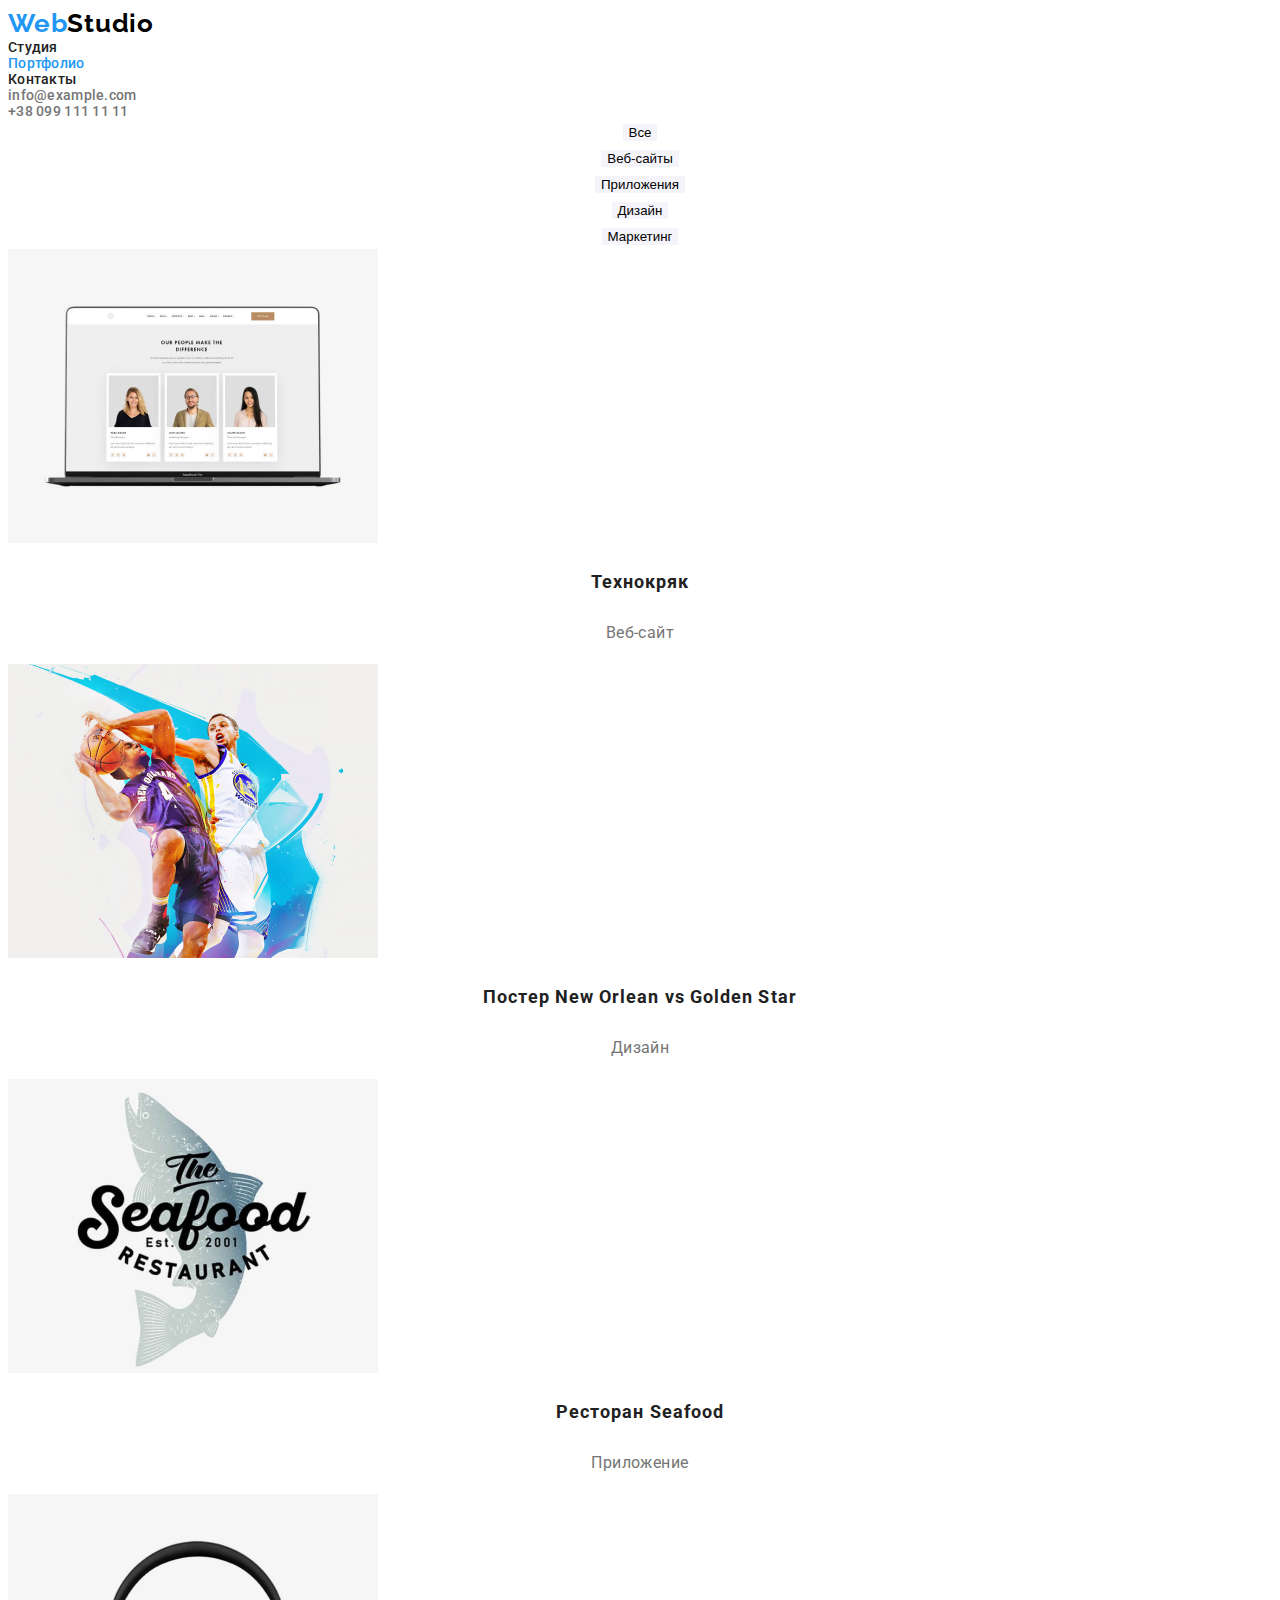
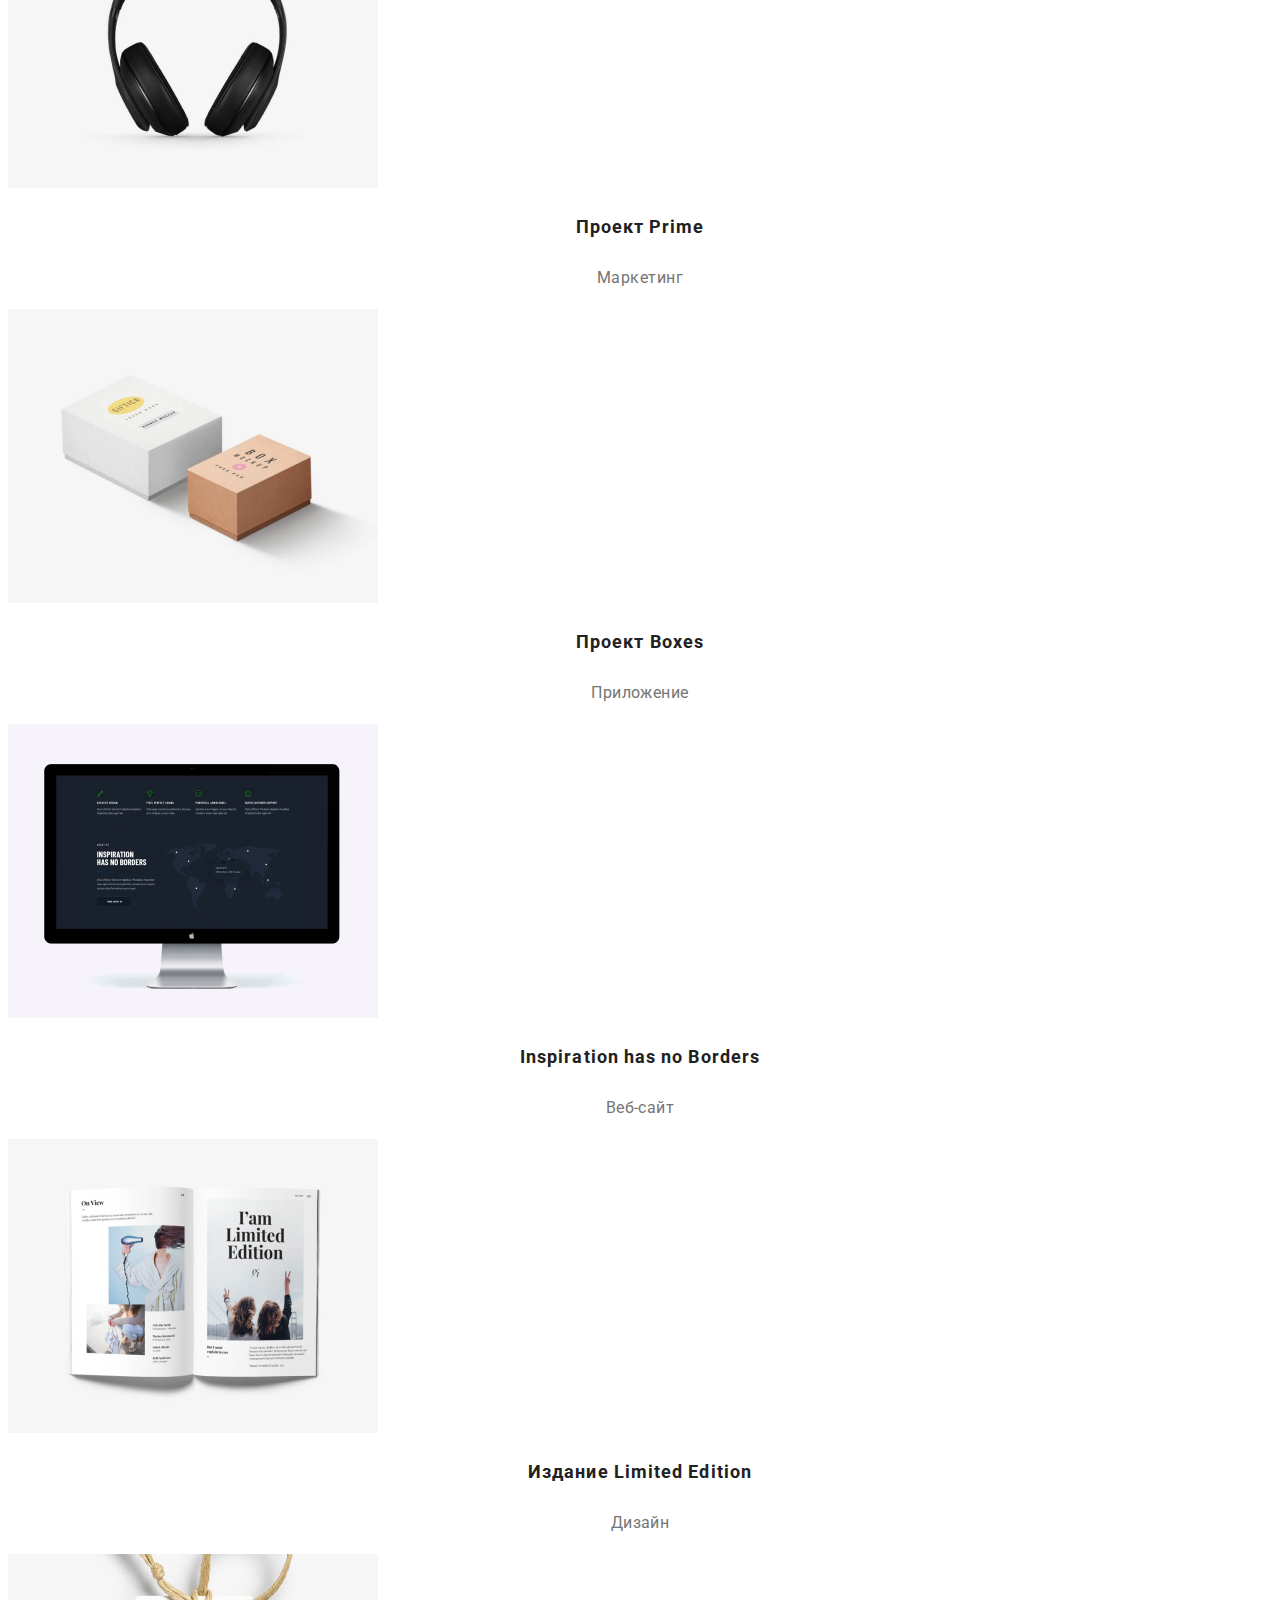
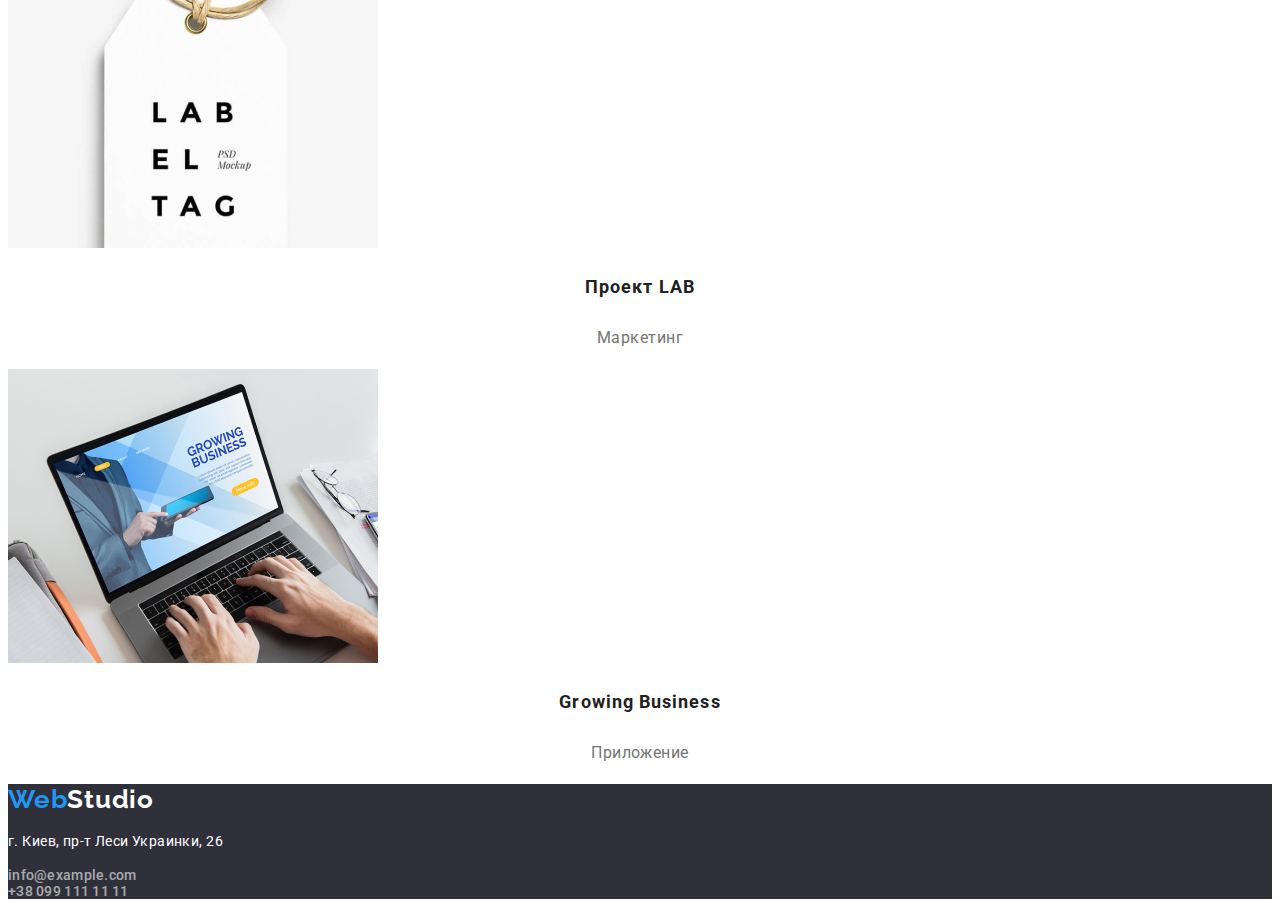
==== portfolio.html @ 3ac33527 "Добавление файлов" ====
<!DOCTYPE html>
<html lang="ru">
  <head>
    <meta charset="UTF-8">
    <meta http-equiv="X-UA-Compatible" content="IE=edge">
    <meta name="viewport" content="width=device-width, initial-scale=1.0">
    <title>WebStudio</title>
    <link rel="preconnect" href="https://fonts.googleapis.com">
    <link rel="preconnect" href="https://fonts.gstatic.com" crossorigin>
    <link href="https://fonts.googleapis.com/css2?family=Raleway:wght@700&family=Roboto:wght@400;500;700;900&display=swap" rel="stylesheet">
    <link rel="stylesheet" href="./css/style.css"/>
  </head>
  <body>
    <!--Шапка сайта-->
    <header>
      <!-- навигация -->
      <a  href="index.html" class="logo">Web<span class="logo-span">Studio</span></a>
      <nav>
        <ul class="nav-list">
          <li class="nav-item"><a class="nav-link" href="index.html">Студия</a></li>
          <li class="nav-item"><a class="nav-link portfolio" href="portfolio.html">Портфолио</a></li>
          <li class="nav-item"><a class="nav-link" href="">Контакты</a></li>
        </ul>
      </nav>
      <ul>
        <li><a class="header-mail" href="mailto:info@example.com">info@example.com</a></li>
        <li><a class="header-tel" href="tel:+380991111111">+38 099 111 11 11</a></li>
      </ul>
    </header>
    <main>
      <section class="filter-and-project">
        <ul class="filter-list">
          <li class="filter-item">
            <button type="button" class="filter-button">Все</button>
          </li>
          <li class="filter-item">
            <button type="button" class="filter-button">Веб-сайты</button>
          </li>
          <li class="filter-item">
            <button type="button" class="filter-button">Приложения</button>
          </li>
          <li class="filter-item">
            <button type="button" class="filter-button">Дизайн</button>
          </li>
          <li class="filter-item">
            <button type="button" class="filter-button">Маркетинг</button>
          </li>
        </ul>
        <h2 class="our-projects">Наши проекты</h2>
        <ul class="project-list">
          <li>
            <a href="">
              <img src="foto/technocrack.jpg" alt="технокряк" class="project-img" width="370">
              <h3 class="project-title">Технокряк</h3>
              <p class="project-text">Веб-сайт</p>
            </a>
          </li>
          <li>
            <a href="">
              <img src="foto/poster-new-orlean.jpg" alt="постер" class="project-img" width="370">
              <h3 class="project-title">Постер New Orlean vs Golden Star</h3>
              <p class="project-text">Дизайн</p>
            </a>
          </li>
          <li>
            <a href="">
              <img src="foto/restaurant.jpg" alt="ресторан морская еда" class="project-img" width="370">
              <h3 class="project-title">Ресторан Seafood</h3>
              <p class="project-text">Приложение</p>
            </a>
          </li>
          <li>
            <a href="">
              <img src="foto/project-prime.jpg" alt="проект основной" class="project-img" width="370">
              <h3 class="project-title">Проект Prime</h3>
              <p class="project-text">Маркетинг</p>
            </a>
          </li>
          <li>
            <a href="">
              <img src="foto/project-boxes.jpg" alt="проект ящики" class="project-img" width="370">
              <h3 class="project-title">Проект Boxes</h3>
              <p class="project-text">Приложение</p>
            </a>
          </li>
          <li>
            <a href="">
              <img src="foto/inspiration-has-no-borders.jpg" alt="вдохновение не имеет границ" class="project-img" width="370">
              <h3 class="project-title">Inspiration has no Borders</h3>
              <p class="project-text">Веб-сайт</p>
            </a>
          </li>
          <li>
            <a href="">
              <img src="foto/publication-limited-edition.jpg" alt="" class="project-img" width="370">
              <h3 class="project-title">Издание Limited Edition</h3>
              <p class="project-text">Дизайн</p>
            </a>
          </li>
          <li>
            <a href="">
              <img src="foto/project-LAB.jpg" alt="" class="project-img" width="370">
              <h3 class="project-title">Проект LAB</h3>
              <p class="project-text">Маркетинг</p>
            </a>
          </li>
          <li>
            <a href="">
              <img src="foto/growing-business.jpg" alt="" class="project-img" width="370">
              <h3 class="project-title">Growing Business</h3>
              <p class="project-text">Приложение</p>
            </a>
          </li>
        </ul>
      </section>
    </main>
    <footer>
      <a href="" class="logo">Web<span class="footer-logo">Studio</span></a>
      <address>
        <p class="address-text">г. Киев, пр-т Леси Украинки, 26</p>
        <ul>
          <li><a class="footer-mail" href="mailto:info@example.com">info@example.com</a></li>
          <li><a class="footer-tel" href="tel:+380991111111">+38 099 111 11 11</a></li>
        </ul>
      </address>
    </footer>
  </body>
</html>
---- css/style.css ----
*,
*::before,
*::after {
  box-sizing: border-box;
}

:root{
  --master-color: #2196F3;
  --text-color: #212121;
  --paragraph-color: #757575;
}

body {
  font-family: 'Roboto', sans-serif; 
  font-style: normal;
  font-weight: 500;
  font-size: 14px;
  line-height: 16px;
  letter-spacing: 0.02em;
}

a {
  text-decoration: none;
  font-style: normal;
}

ul {
  list-style: none;
  margin: 0;
  padding: 0;
}

header ul a:hover{
  color: var(--master-color);
  cursor: poiter;
}

header ul a:focus{
  color: var(--master-color);
}

footer {
  background-color: #2F303A;
}

.logo{
  font-family: 'Raleway', sans-serif;
  font-style: normal;
  font-weight: 700;
  font-size: 26px;
  line-height: 31px;
  letter-spacing: 0.03em;
  color: var(--master-color);
}

.logo-span{
  color: #000;
}

.nav-link{
  font-weight: 500;
  font-size: 14px;
  line-height: 16px;
  letter-spacing: 0.02em;
  color: var(--text-color);
}

.studio{
  color: var(--master-color);
}

.portfolio{
  color: var(--master-color);
}

.header-mail, .header-tel{
  color: var(--paragraph-color);
}

.effective-solutions{
  background-color: #2F303A;;
  text-align: center;
  letter-spacing: 0.06em;
}

.effective-solutions-title {
  font-weight: 900;
  font-size: 44px;
  line-height: 60px;
  text-transform: uppercase;
  color: #fff;
}

.effective-solutions-button:hover{
  background-color: #188CE8;
}

.effective-solutions-button:focus{
  background-color: #188CE8;
}

.effective-solutions-button{
  background-color: var(--master-color);
  font-weight: bold;
  font-size: 16px;
  line-height: 30px;
  color: #fff;
}

.advantage-heading{
  display: none;
}

.advantage-item-title{
  font-weight: bold;
  font-size: 14px;
  line-height: 16px;
  letter-spacing: 0.03em;
  text-transform: uppercase;
  color: var(--text-color);
}

.advantage-item-text{
  font-weight: normal;
  font-size: 14px;
  line-height: 24px;
  letter-spacing: 0.03em;
  color: var(--paragraph-color);
}

.opportunities-title{
  font-weight: bold;
  font-size: 36px;
  line-height: 42px;
  text-align: center;
  letter-spacing: 0.03em;
  color: var(--text-color);
}

.team{
  background-color:#F5F4FA
}

.team-title{
  font-weight: bold;
  font-size: 36px;
  line-height: 42px;
  text-align: center;
  letter-spacing: 0.03em;
  color: var(--text-color);
}

.team-item-sudtitle{
  font-weight: 500;
  font-size: 16px;
  line-height: 19px;
  text-align: center;
  letter-spacing: 0.03em;
  color: var(--text-color);
}

.team-item-text{
  font-weight: normal;
  font-size: 16px;
  line-height: 19px;
  text-align: center;
  letter-spacing: 0.03em;
  color: var(--paragraph-color);
}

.footer-logo{
  color: #fff;
}

.footer-mail, .footer-tel{
  color: rgba(255, 255, 255, 0.6);
}

.address-text {
  font-style: normal;
  font-weight: normal;
  font-size: 14px;
  line-height: 24px;
  letter-spacing: 0.03em;
  color: #fff;
}

.filter-item{
  font-weight: 500;
  font-size: 16px;
  line-height: 26px;
  text-align: center;
  letter-spacing: 0.03em;
}

.filter-button{
  border: none;
  background-color: #F5F4FA;
}

.filter-button:hover{
  background-color: var(--master-color);
  color: #fff;
}

.filter-button:focus{
  background-color: var(--master-color);
  color: #fff;
}


.our-projects{
  display: none;
}

.project-title{
  font-weight: bold;
  font-size: 18px;
  line-height: 36px;
  letter-spacing: 0.06em;
  text-align: center;
  color: var(--text-color);
}

.project-text{
  font-weight: normal;
  font-size: 16px;
  line-height: 30px;
  letter-spacing: 0.03em;
  text-align: center;
  color: var(--paragraph-color);
}
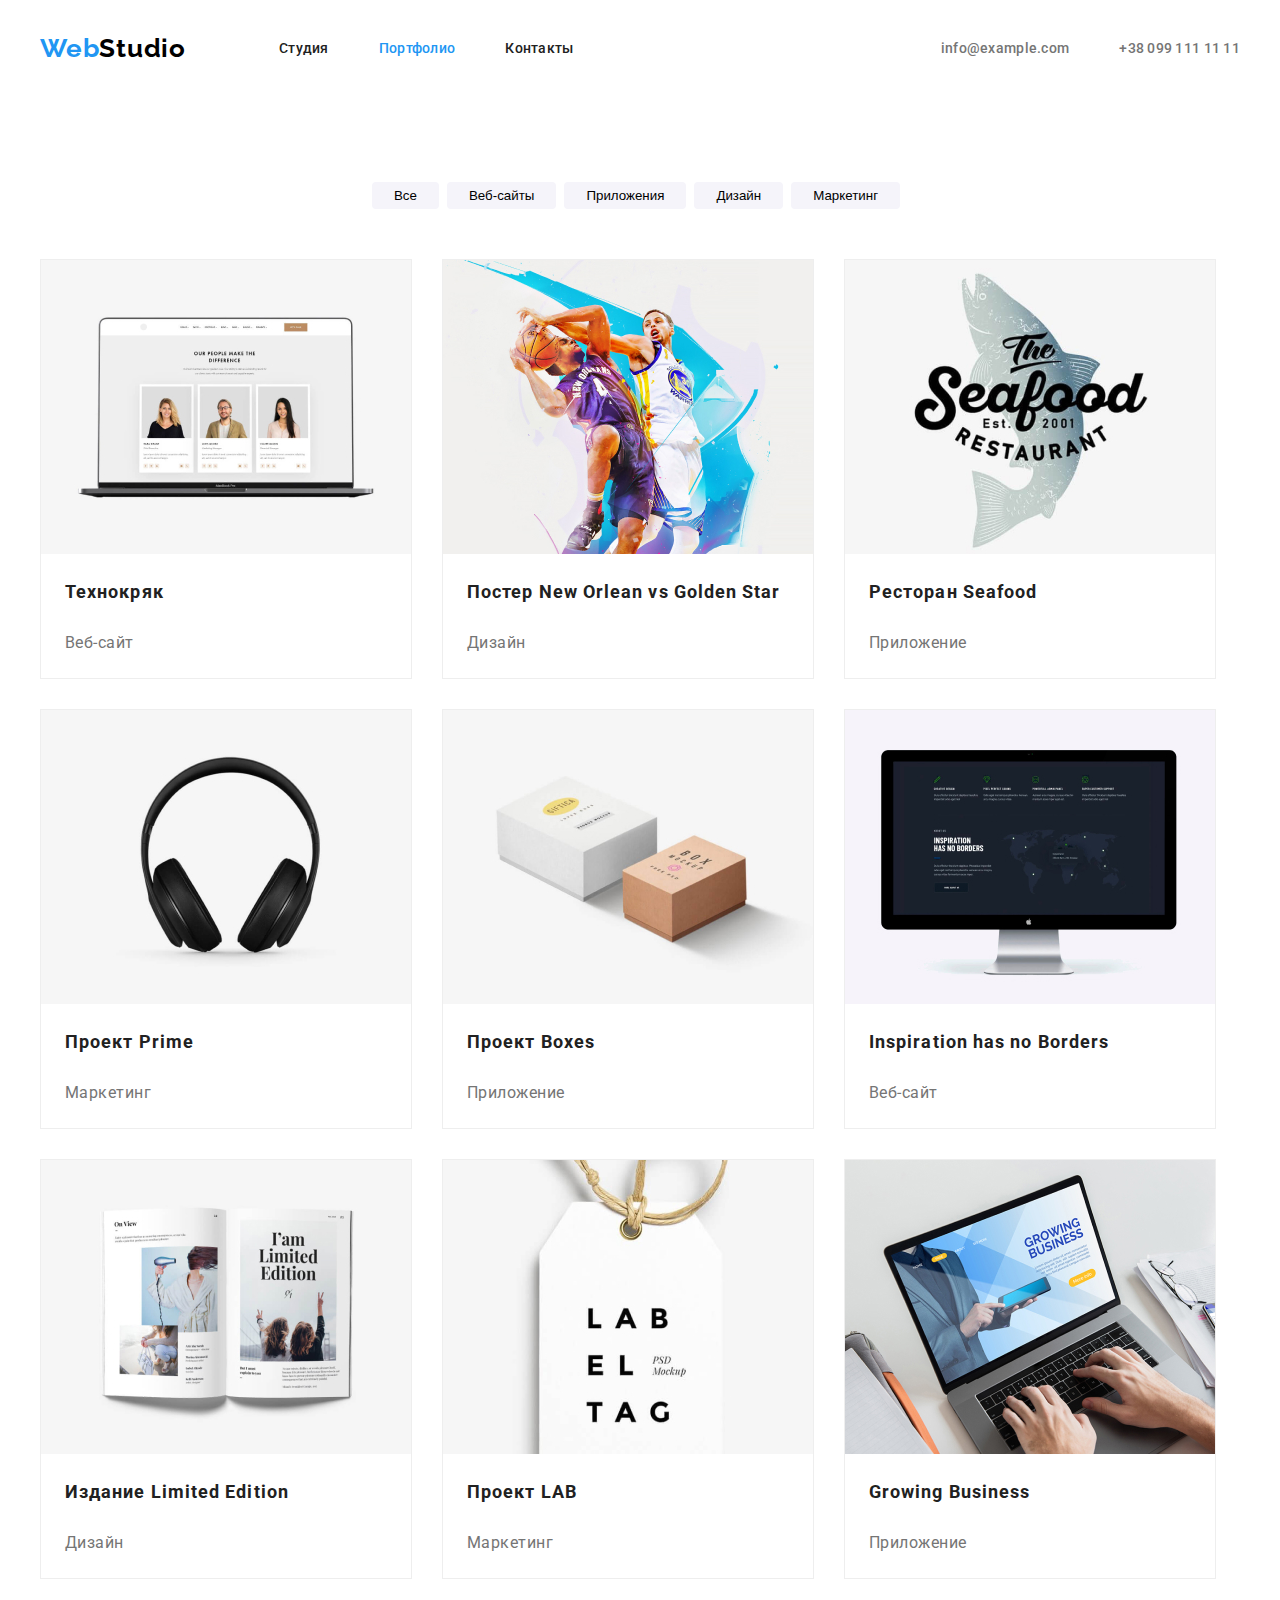
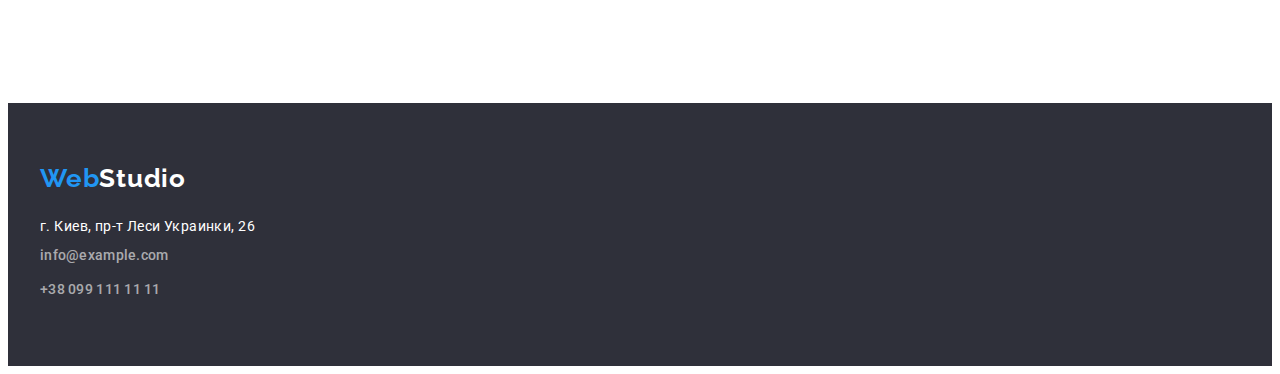
==== commit 35b76add: "Полное ДЗ-3" ====
--- a/portfolio.html
+++ b/portfolio.html
@@ -14,115 +14,144 @@
     <!--Шапка сайта-->
     <header>
       <!-- навигация -->
-      <a  href="index.html" class="logo">Web<span class="logo-span">Studio</span></a>
-      <nav>
-        <ul class="nav-list">
-          <li class="nav-item"><a class="nav-link" href="index.html">Студия</a></li>
-          <li class="nav-item"><a class="nav-link portfolio" href="portfolio.html">Портфолио</a></li>
-          <li class="nav-item"><a class="nav-link" href="">Контакты</a></li>
+      <div class="section">
+        <a  href="index.html" class="logo">Web<span class="logo-span">Studio</span></a>
+        <nav class="nav">
+          <ul class="nav-list">
+            <li class="nav-item"><a class="nav-link" href="index.html">Студия</a></li>
+            <li class="nav-item"><a class="nav-link portfolio" href="portfolio.html">Портфолио</a></li>
+            <li class="nav-item"><a class="nav-link" href="">Контакты</a></li>
+          </ul>
+        </nav>
+        <ul class="contact-list">
+          <li class="contact-item"><a class="contact-link" href="mailto:info@example.com">info@example.com</a></li>
+          <li class="contact-item"><a class="contact-link" href="tel:+380991111111">+38 099 111 11 11</a></li>
         </ul>
-      </nav>
-      <ul>
-        <li><a class="header-mail" href="mailto:info@example.com">info@example.com</a></li>
-        <li><a class="header-tel" href="tel:+380991111111">+38 099 111 11 11</a></li>
-      </ul>
+      </div>
     </header>
+    <!-- Наши проекты -->
     <main>
       <section class="filter-and-project">
-        <ul class="filter-list">
-          <li class="filter-item">
-            <button type="button" class="filter-button">Все</button>
-          </li>
-          <li class="filter-item">
-            <button type="button" class="filter-button">Веб-сайты</button>
-          </li>
-          <li class="filter-item">
-            <button type="button" class="filter-button">Приложения</button>
-          </li>
-          <li class="filter-item">
-            <button type="button" class="filter-button">Дизайн</button>
-          </li>
-          <li class="filter-item">
-            <button type="button" class="filter-button">Маркетинг</button>
-          </li>
-        </ul>
-        <h2 class="our-projects">Наши проекты</h2>
-        <ul class="project-list">
-          <li>
-            <a href="">
-              <img src="foto/technocrack.jpg" alt="технокряк" class="project-img" width="370">
-              <h3 class="project-title">Технокряк</h3>
-              <p class="project-text">Веб-сайт</p>
-            </a>
-          </li>
-          <li>
-            <a href="">
-              <img src="foto/poster-new-orlean.jpg" alt="постер" class="project-img" width="370">
-              <h3 class="project-title">Постер New Orlean vs Golden Star</h3>
-              <p class="project-text">Дизайн</p>
-            </a>
-          </li>
-          <li>
-            <a href="">
-              <img src="foto/restaurant.jpg" alt="ресторан морская еда" class="project-img" width="370">
-              <h3 class="project-title">Ресторан Seafood</h3>
-              <p class="project-text">Приложение</p>
-            </a>
-          </li>
-          <li>
-            <a href="">
-              <img src="foto/project-prime.jpg" alt="проект основной" class="project-img" width="370">
-              <h3 class="project-title">Проект Prime</h3>
-              <p class="project-text">Маркетинг</p>
-            </a>
-          </li>
-          <li>
-            <a href="">
-              <img src="foto/project-boxes.jpg" alt="проект ящики" class="project-img" width="370">
-              <h3 class="project-title">Проект Boxes</h3>
-              <p class="project-text">Приложение</p>
-            </a>
-          </li>
-          <li>
-            <a href="">
-              <img src="foto/inspiration-has-no-borders.jpg" alt="вдохновение не имеет границ" class="project-img" width="370">
-              <h3 class="project-title">Inspiration has no Borders</h3>
-              <p class="project-text">Веб-сайт</p>
-            </a>
-          </li>
-          <li>
-            <a href="">
-              <img src="foto/publication-limited-edition.jpg" alt="" class="project-img" width="370">
-              <h3 class="project-title">Издание Limited Edition</h3>
-              <p class="project-text">Дизайн</p>
-            </a>
-          </li>
-          <li>
-            <a href="">
-              <img src="foto/project-LAB.jpg" alt="" class="project-img" width="370">
-              <h3 class="project-title">Проект LAB</h3>
-              <p class="project-text">Маркетинг</p>
-            </a>
-          </li>
-          <li>
-            <a href="">
-              <img src="foto/growing-business.jpg" alt="" class="project-img" width="370">
-              <h3 class="project-title">Growing Business</h3>
-              <p class="project-text">Приложение</p>
-            </a>
-          </li>
-        </ul>
+        <div class="section es card">
+          <ul class="filter-list">
+            <div class="filter-list-button">
+              <li class="filter-item">
+                <button type="button" class="filter-button">Все</button>
+              </li>
+              <li class="filter-item">
+                <button type="button" class="filter-button">Веб-сайты</button>
+              </li>
+              <li class="filter-item">
+                <button type="button" class="filter-button">Приложения</button>
+              </li>
+              <li class="filter-item">
+                <button type="button" class="filter-button">Дизайн</button>
+              </li>
+              <li class="filter-item">
+                <button type="button" class="filter-button">Маркетинг</button>
+              </li>
+            </div>
+          </ul>
+          <h2 class="our-projects">Наши проекты</h2>
+          <ul class="project-list">
+            <div class="project-list-card">
+              <li class="project-card">
+                <a href="">
+                  <img src="foto/technocrack.jpg" alt="технокряк" class="project-img" width="370">
+                  <div class="card-heading">
+                    <h3 class="project-title">Технокряк</h3>
+                    <p class="project-text">Веб-сайт</p>
+                  </div>
+                </a>
+              </li>
+              <li class="project-card">
+                <a href="">
+                  <img src="foto/poster-new-orlean.jpg" alt="постер" class="project-img" width="370">
+                  <div class="card-heading">
+                    <h3 class="project-title">Постер New Orlean vs Golden Star</h3>
+                    <p class="project-text">Дизайн</p>
+                  </div>
+                </a>
+              </li>
+              <li class="project-card">
+                <a href="">
+                  <img src="foto/restaurant.jpg" alt="ресторан морская еда" class="project-img" width="370">
+                  <div class="card-heading">
+                    <h3 class="project-title">Ресторан Seafood</h3>
+                    <p class="project-text">Приложение</p>
+                  </div>
+                </a>
+              </li>
+              <li class="project-card">
+                <a href="">
+                  <img src="foto/project-prime.jpg" alt="проект основной" class="project-img" width="370">
+                  <div class="card-heading">
+                    <h3 class="project-title">Проект Prime</h3>
+                    <p class="project-text">Маркетинг</p>
+                  </div>
+                </a>
+              </li>
+              <li class="project-card">
+                <a href="">
+                  <img src="foto/project-boxes.jpg" alt="проект ящики" class="project-img" width="370">
+                  <div class="card-heading">
+                    <h3 class="project-title">Проект Boxes</h3>
+                    <p class="project-text">Приложение</p>
+                  </div>
+                </a>
+              </li>
+              <li class="project-card">
+                <a href="">
+                  <img src="foto/inspiration-has-no-borders.jpg" alt="вдохновение не имеет границ" class="project-img" width="370">
+                  <div class="card-heading">
+                    <h3 class="project-title">Inspiration has no Borders</h3>
+                    <p class="project-text">Веб-сайт</p>
+                  </div>
+                </a>
+              </li>
+              <li class="project-card">
+                <a href="">
+                  <img src="foto/publication-limited-edition.jpg" alt="" class="project-img" width="370">
+                  <div class="card-heading">
+                    <h3 class="project-title">Издание Limited Edition</h3>
+                    <p class="project-text">Дизайн</p>
+                  </div>
+                </a>
+              </li>
+              <li class="project-card">
+                <a href="">
+                  <img src="foto/project-LAB.jpg" alt="" class="project-img" width="370">
+                  <div class="card-heading">
+                    <h3 class="project-title">Проект LAB</h3>
+                    <p class="project-text">Маркетинг</p>
+                  </div>
+                </a>
+              </li>
+              <li class="project-card">
+                <a href="">
+                  <img src="foto/growing-business.jpg" alt="" class="project-img" width="370">
+                  <div class="card-heading">
+                    <h3 class="project-title">Growing Business</h3>
+                    <p class="project-text">Приложение</p>
+                  </div>
+                </a>
+              </li>
+            </div>
+          </ul>
+        </div>
       </section>
     </main>
-    <footer>
-      <a href="" class="logo">Web<span class="footer-logo">Studio</span></a>
-      <address>
-        <p class="address-text">г. Киев, пр-т Леси Украинки, 26</p>
-        <ul>
-          <li><a class="footer-mail" href="mailto:info@example.com">info@example.com</a></li>
-          <li><a class="footer-tel" href="tel:+380991111111">+38 099 111 11 11</a></li>
-        </ul>
-      </address>
+    <footer >
+      <div class="conteiner">
+        <a href="index.html" class="logo logotype">Web<span class="footer-logo">Studio</span></a>
+        <address>
+          <p class="address-text">г. Киев, пр-т Леси Украинки, 26</p>
+          <ul class="footer-contact">
+            <li class="footer-link"><a class="footer-mail" href="mailto:info@example.com">info@example.com</a></li>
+            <li class="footer-link"><a class="footer-tel" href="tel:+380991111111">+38 099 111 11 11</a></li>
+          </ul>
+        </address>
+      </div>
     </footer>
   </body>
 </html>--- a/css/style.css
+++ b/css/style.css
@@ -1,9 +1,3 @@
-*,
-*::before,
-*::after {
-  box-sizing: border-box;
-}
-
 :root{
   --master-color: #2196F3;
   --text-color: #212121;
@@ -26,8 +20,6 @@
 
 ul {
   list-style: none;
-  margin: 0;
-  padding: 0;
 }
 
 header ul a:hover{
@@ -39,11 +31,26 @@
   color: var(--master-color);
 }
 
+img{
+  display: block;
+  max-width: 100%;
+  height: auto;
+}
+
 footer {
   background-color: #2F303A;
 }
-
+/* Шапка */
+.section{
+  display: flex;
+  align-items: center;
+  margin-right: auto;
+  margin-left: auto;
+  width: 1200px;
+}
+/* Логотип компании */
 .logo{
+  display: block;
   font-family: 'Raleway', sans-serif;
   font-style: normal;
   font-weight: 700;
@@ -51,18 +58,37 @@
   line-height: 31px;
   letter-spacing: 0.03em;
   color: var(--master-color);
+  padding-right: 93px;
 }
 
 .logo-span{
   color: #000;
 }
+/* Навигация по сайту */
+.nav-list{
+  display: flex;
+  flex-direction: row;
+  padding: 0;
+  margin: 0;
+}
+
+.nav-item{
+  margin-right: 50px;
+}
+
+.nav-item:last-child{
+  margin-right: 0;
+}
 
 .nav-link{
+  display: block;
   font-weight: 500;
   font-size: 14px;
   line-height: 16px;
   letter-spacing: 0.02em;
   color: var(--text-color);
+  padding-top: 32px;
+  padding-bottom: 32px;
 }
 
 .studio{
@@ -73,9 +99,34 @@
   color: var(--master-color);
 }
 
-.header-mail, .header-tel{
+/* Контакты шапки */
+.contact-list{
+  display: flex;
+  flex-direction: row;
+  padding: 0;
+  margin: 0;
+  margin-left: auto;
+}
+
+.contact-item{
+  margin-right: 50px;
+}
+
+.contact-item:last-child{
+  margin-right: 0;
+}
+
+.contact-link{
+  display: block;
+  padding-top: 32px;
+  padding-bottom: 32px;
+}
+
+.contact-link, .contact-link{
   color: var(--paragraph-color);
 }
+
+/* Эффективные решения */
 
 .effective-solutions{
   background-color: #2F303A;;
@@ -83,106 +134,246 @@
   letter-spacing: 0.06em;
 }
 
+.es{
+  flex-direction: column;
+}
+
+/* Загаловок "эффективные решения" */
 .effective-solutions-title {
+  display: inline-block;
   font-weight: 900;
   font-size: 44px;
   line-height: 60px;
+  max-width: 696px;
   text-transform: uppercase;
   color: #fff;
-}
-
-.effective-solutions-button:hover{
-  background-color: #188CE8;
-}
-
-.effective-solutions-button:focus{
-  background-color: #188CE8;
-}
-
+  margin-top: 200px;
+}
+
+/* Кнопка "заказать услугу" */
 .effective-solutions-button{
+  display: block;
   background-color: var(--master-color);
   font-weight: bold;
   font-size: 16px;
   line-height: 30px;
   color: #fff;
-}
-
-.advantage-heading{
+  margin-bottom: 200px;
+}
+
+.effective-solutions-button:hover{
+  background-color: #188CE8;
+}
+
+.effective-solutions-button:focus{
+  background-color: #188CE8;
+}
+
+/* Список преимуществ */
+
+.advantage-title{
   display: none;
 }
 
+.advantage-list{
+  display: flex;
+  margin: 0;
+  padding: 0;
+}
+
+.advantage-item{
+  display: flex;
+  flex-direction: column;
+  width: 270px;
+  padding-top: 94px;
+  padding-bottom: 94px;
+  margin-right: 30px;
+}
+
+.advantage-item:last-child{
+  margin-right: 0;
+}
 .advantage-item-title{
+  display: inline-block;
   font-weight: bold;
   font-size: 14px;
   line-height: 16px;
   letter-spacing: 0.03em;
   text-transform: uppercase;
   color: var(--text-color);
+  margin: 0 0 10px 0;
 }
 
 .advantage-item-text{
+  display: inline-block;
   font-weight: normal;
   font-size: 14px;
   line-height: 24px;
   letter-spacing: 0.03em;
   color: var(--paragraph-color);
-}
+  margin: 0;
+}
+
+/* Чем мы занимаемся */
 
 .opportunities-title{
+  display: inline-block;
   font-weight: bold;
   font-size: 36px;
   line-height: 42px;
   text-align: center;
   letter-spacing: 0.03em;
   color: var(--text-color);
-}
+  margin: 0 0 50px 0;
+}
+
+.opportunities-list{
+  display: flex;
+  margin: 0;
+  padding: 0;
+}
+
+.opportunities-item{
+  margin-right: 30px;
+}
+
+
+.opportunities-item:last-child{
+  margin-right: 0;
+}
+
+/* Наша команда */
 
 .team{
   background-color:#F5F4FA
 }
 
 .team-title{
+  display: inline-block;
   font-weight: bold;
   font-size: 36px;
   line-height: 42px;
   text-align: center;
   letter-spacing: 0.03em;
   color: var(--text-color);
+  padding-top: 94px;
+  margin: 0 0 50px 0;
+}
+
+.team-list{
+  display: flex;
+  margin: 0 0 94px 0;
+  padding: 0;
+  
+}
+
+.team-item{
+  border-radius: 4px ;
+  box-shadow: 0px 4px 4px rgba(0, 0, 0, 0.25);
+  margin-right: 30px;
+}
+
+.team-item:last-child{
+  margin-right: 0;
+}
+
+.team-signature{
+  display: flex;
+  flex-direction: column;
+  align-items: center;
+  margin: 30px 60px;
 }
 
 .team-item-sudtitle{
+  display: inline-block;
   font-weight: 500;
   font-size: 16px;
   line-height: 19px;
   text-align: center;
   letter-spacing: 0.03em;
   color: var(--text-color);
-}
+  margin: 0 0 10px 0;
+  }
 
 .team-item-text{
+  display: inline-block;
   font-weight: normal;
   font-size: 16px;
   line-height: 19px;
   text-align: center;
   letter-spacing: 0.03em;
   color: var(--paragraph-color);
+  margin: 0;
+}
+
+/* Подвал */
+.conteiner{
+  margin-right: auto;
+  margin-left: auto;
+  width: 1200px;
+}
+
+.logotype{
+  display: inline-block;
+  margin-top: 60px;
+  margin-bottom: 20px;
 }
 
 .footer-logo{
   color: #fff;
 }
 
-.footer-mail, .footer-tel{
-  color: rgba(255, 255, 255, 0.6);
-}
-
 .address-text {
+  display: inline-block;
   font-style: normal;
   font-weight: normal;
   font-size: 14px;
   line-height: 24px;
   letter-spacing: 0.03em;
   color: #fff;
+  padding: 0;
+  margin: 0 0 9px 0;
+}
+
+.footer-contact{
+  padding: 0;
+  margin: 0;
+}
+
+.footer-link{
+  margin-bottom: 9px;
+}
+
+.footer-link:last-child{
+  margin-bottom: 0;
+  padding-bottom: 60px;
+}
+
+.footer-mail, .footer-tel{
+  display: inline-block;
+  color: rgba(255, 255, 255, 0.6);
+  margin: 0 0 9px 0;
+}
+
+
+
+
+/* Портфолио */
+
+/* Фильтры */
+.card{
+  padding-top: 94px;
+  padding-bottom: 94px;
+}
+
+.filter-list{
+  padding: 0;
+  margin: 0;
+}
+
+.filter-list-button{
+  display: flex;
+  margin-bottom: 50px;
 }
 
 .filter-item{
@@ -195,7 +386,10 @@
 
 .filter-button{
   border: none;
+  border-radius: 4px;
   background-color: #F5F4FA;
+  padding: 6px 22px;
+  margin-right: 8px;
 }
 
 .filter-button:hover{
@@ -208,25 +402,54 @@
   color: #fff;
 }
 
+/* Проекты */
 
 .our-projects{
   display: none;
 }
 
+.project-list{
+  padding: 0;
+  margin: 0;
+}
+
+.project-list-card{
+  display: flex;
+  flex-wrap: wrap;
+  
+
+}
+
+.project-card{
+  border: 1px solid #eee;
+  margin-right: 30px;
+  margin-bottom: 30px;
+}
+
+.project-card:nth-child(3n){
+  margin-right: 0;
+}
+
+.card-heading{
+  margin: 20px 24px;
+}
+
 .project-title{
+  /* display: inline-block; */
   font-weight: bold;
   font-size: 18px;
   line-height: 36px;
   letter-spacing: 0.06em;
-  text-align: center;
+  text-align: left;
   color: var(--text-color);
 }
 
 .project-text{
+  /* display: inline-block; */
   font-weight: normal;
   font-size: 16px;
   line-height: 30px;
   letter-spacing: 0.03em;
-  text-align: center;
+  text-align: left;
   color: var(--paragraph-color);
 }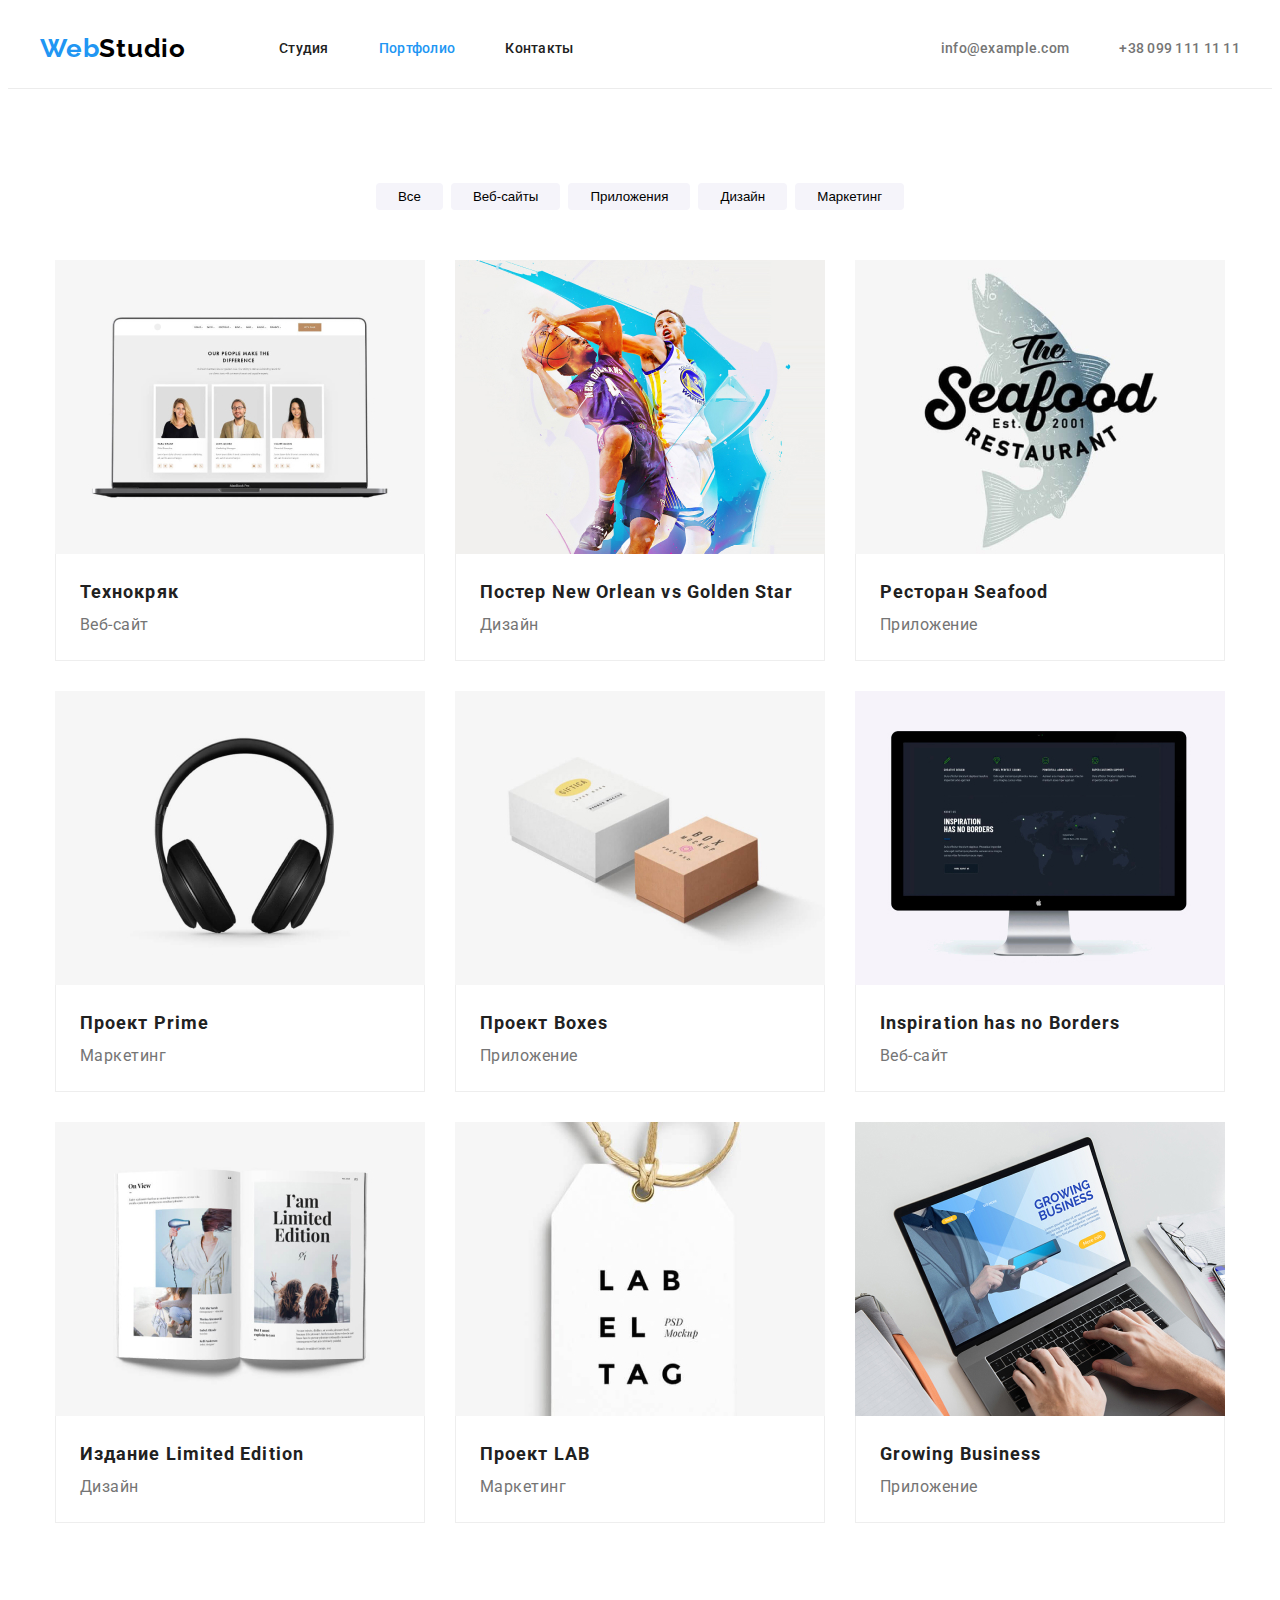
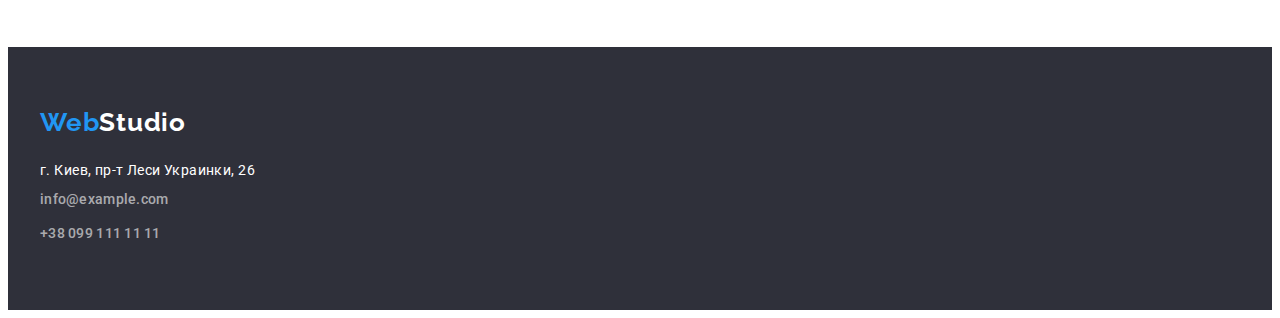
==== commit ee2c5183: "Исправил ДЗ-3" ====
--- a/portfolio.html
+++ b/portfolio.html
@@ -14,7 +14,7 @@
     <!--Шапка сайта-->
     <header>
       <!-- навигация -->
-      <div class="section">
+      <div class="conteiner head">
         <a  href="index.html" class="logo">Web<span class="logo-span">Studio</span></a>
         <nav class="nav">
           <ul class="nav-list">
@@ -32,7 +32,7 @@
     <!-- Наши проекты -->
     <main>
       <section class="filter-and-project">
-        <div class="section es card">
+        <div class="conteiner">
           <ul class="filter-list">
             <div class="filter-list-button">
               <li class="filter-item">
--- a/css/style.css
+++ b/css/style.css
@@ -2,6 +2,7 @@
   --master-color: #2196F3;
   --text-color: #212121;
   --paragraph-color: #757575;
+  --border-card: 1px solid #eee;
 }
 
 body {
@@ -13,6 +14,20 @@
   letter-spacing: 0.02em;
 }
 
+h1,
+h2,
+h3,
+h4,
+h5,
+h6,
+p {
+  margin: 0;
+}
+
+header{
+  border-bottom: 1px solid #ECECEC;
+}
+
 a {
   text-decoration: none;
   font-style: normal;
@@ -41,13 +56,20 @@
   background-color: #2F303A;
 }
 /* Шапка */
-.section{
-  display: flex;
-  align-items: center;
+
+.conteiner{
+  padding-right: 15px;
+  padding-left: 15px;
   margin-right: auto;
   margin-left: auto;
   width: 1200px;
 }
+
+.head{
+  display: flex;
+  align-items: center;
+}
+
 /* Логотип компании */
 .logo{
   display: block;
@@ -58,7 +80,7 @@
   line-height: 31px;
   letter-spacing: 0.03em;
   color: var(--master-color);
-  padding-right: 93px;
+  margin-right: 93px;
 }
 
 .logo-span{
@@ -67,7 +89,6 @@
 /* Навигация по сайту */
 .nav-list{
   display: flex;
-  flex-direction: row;
   padding: 0;
   margin: 0;
 }
@@ -102,7 +123,6 @@
 /* Контакты шапки */
 .contact-list{
   display: flex;
-  flex-direction: row;
   padding: 0;
   margin: 0;
   margin-left: auto;
@@ -132,10 +152,8 @@
   background-color: #2F303A;;
   text-align: center;
   letter-spacing: 0.06em;
-}
-
-.es{
-  flex-direction: column;
+  padding-top: 200px;
+  padding-bottom: 200px;
 }
 
 /* Загаловок "эффективные решения" */
@@ -147,7 +165,7 @@
   max-width: 696px;
   text-transform: uppercase;
   color: #fff;
-  margin-top: 200px;
+  margin-bottom: 30px;
 }
 
 /* Кнопка "заказать услугу" */
@@ -158,7 +176,8 @@
   font-size: 16px;
   line-height: 30px;
   color: #fff;
-  margin-bottom: 200px;
+  margin-right: auto;
+  margin-left: auto;
 }
 
 .effective-solutions-button:hover{
@@ -170,23 +189,27 @@
 }
 
 /* Список преимуществ */
-
-.advantage-title{
-  display: none;
-}
-
-.advantage-list{
-  display: flex;
-  margin: 0;
-  padding: 0;
-}
-
-.advantage-item{
-  display: flex;
-  flex-direction: column;
-  width: 270px;
+.advantage{
   padding-top: 94px;
   padding-bottom: 94px;
+}
+
+.visually-hidden{
+  position: absolute;
+  clip: rect(0 0 0 0);
+  width: 1px;
+  height: 1px;
+  margin: -1px;
+}
+
+.advantage-list{
+  display: flex;
+  margin: 0;
+  padding: 0;
+}
+
+.advantage-item{
+  width: 270px;
   margin-right: 30px;
 }
 
@@ -215,16 +238,18 @@
 }
 
 /* Чем мы занимаемся */
-
+.opportunities{
+  padding-bottom: 94px;
+}
 .opportunities-title{
-  display: inline-block;
+  /* display: inline-block; */
   font-weight: bold;
   font-size: 36px;
   line-height: 42px;
   text-align: center;
   letter-spacing: 0.03em;
   color: var(--text-color);
-  margin: 0 0 50px 0;
+  margin-bottom: 50px;
 }
 
 .opportunities-list{
@@ -245,32 +270,32 @@
 /* Наша команда */
 
 .team{
-  background-color:#F5F4FA
+  background-color:#F5F4FA;
+  padding-top: 94px;
+  padding-bottom: 94px;
 }
 
 .team-title{
-  display: inline-block;
   font-weight: bold;
   font-size: 36px;
   line-height: 42px;
   text-align: center;
   letter-spacing: 0.03em;
   color: var(--text-color);
-  padding-top: 94px;
-  margin: 0 0 50px 0;
+  margin-bottom: 50px;
 }
 
 .team-list{
   display: flex;
-  margin: 0 0 94px 0;
-  padding: 0;
-  
+  margin: 0;
+  padding: 0;
 }
 
 .team-item{
   border-radius: 4px ;
   box-shadow: 0px 4px 4px rgba(0, 0, 0, 0.25);
   margin-right: 30px;
+  overflow: hidden;
 }
 
 .team-item:last-child{
@@ -280,23 +305,20 @@
 .team-signature{
   display: flex;
   flex-direction: column;
-  align-items: center;
-  margin: 30px 60px;
+  margin: 30px auto;
 }
 
 .team-item-sudtitle{
-  display: inline-block;
   font-weight: 500;
   font-size: 16px;
   line-height: 19px;
   text-align: center;
   letter-spacing: 0.03em;
   color: var(--text-color);
-  margin: 0 0 10px 0;
+  margin-bottom: 10px;
   }
 
 .team-item-text{
-  display: inline-block;
   font-weight: normal;
   font-size: 16px;
   line-height: 19px;
@@ -307,11 +329,6 @@
 }
 
 /* Подвал */
-.conteiner{
-  margin-right: auto;
-  margin-left: auto;
-  width: 1200px;
-}
 
 .logotype{
   display: inline-block;
@@ -355,13 +372,10 @@
   margin: 0 0 9px 0;
 }
 
-
-
-
 /* Портфолио */
 
 /* Фильтры */
-.card{
+.filter-and-project{
   padding-top: 94px;
   padding-bottom: 94px;
 }
@@ -373,6 +387,7 @@
 
 .filter-list-button{
   display: flex;
+  justify-content: center;
   margin-bottom: 50px;
 }
 
@@ -382,6 +397,7 @@
   line-height: 26px;
   text-align: center;
   letter-spacing: 0.03em;
+  margin-right: 8px;
 }
 
 .filter-button{
@@ -389,7 +405,11 @@
   border-radius: 4px;
   background-color: #F5F4FA;
   padding: 6px 22px;
-  margin-right: 8px;
+  
+}
+
+.filter-item:last-child{
+  margin-right: 0;
 }
 
 .filter-button:hover{
@@ -416,12 +436,10 @@
 .project-list-card{
   display: flex;
   flex-wrap: wrap;
-  
-
+  justify-content: center;
 }
 
 .project-card{
-  border: 1px solid #eee;
   margin-right: 30px;
   margin-bottom: 30px;
 }
@@ -431,11 +449,13 @@
 }
 
 .card-heading{
-  margin: 20px 24px;
+  padding: 20px 24px;
+  border-right: var(--border-card);
+  border-bottom: var(--border-card);
+  border-left: var(--border-card);
 }
 
 .project-title{
-  /* display: inline-block; */
   font-weight: bold;
   font-size: 18px;
   line-height: 36px;
@@ -445,7 +465,6 @@
 }
 
 .project-text{
-  /* display: inline-block; */
   font-weight: normal;
   font-size: 16px;
   line-height: 30px;
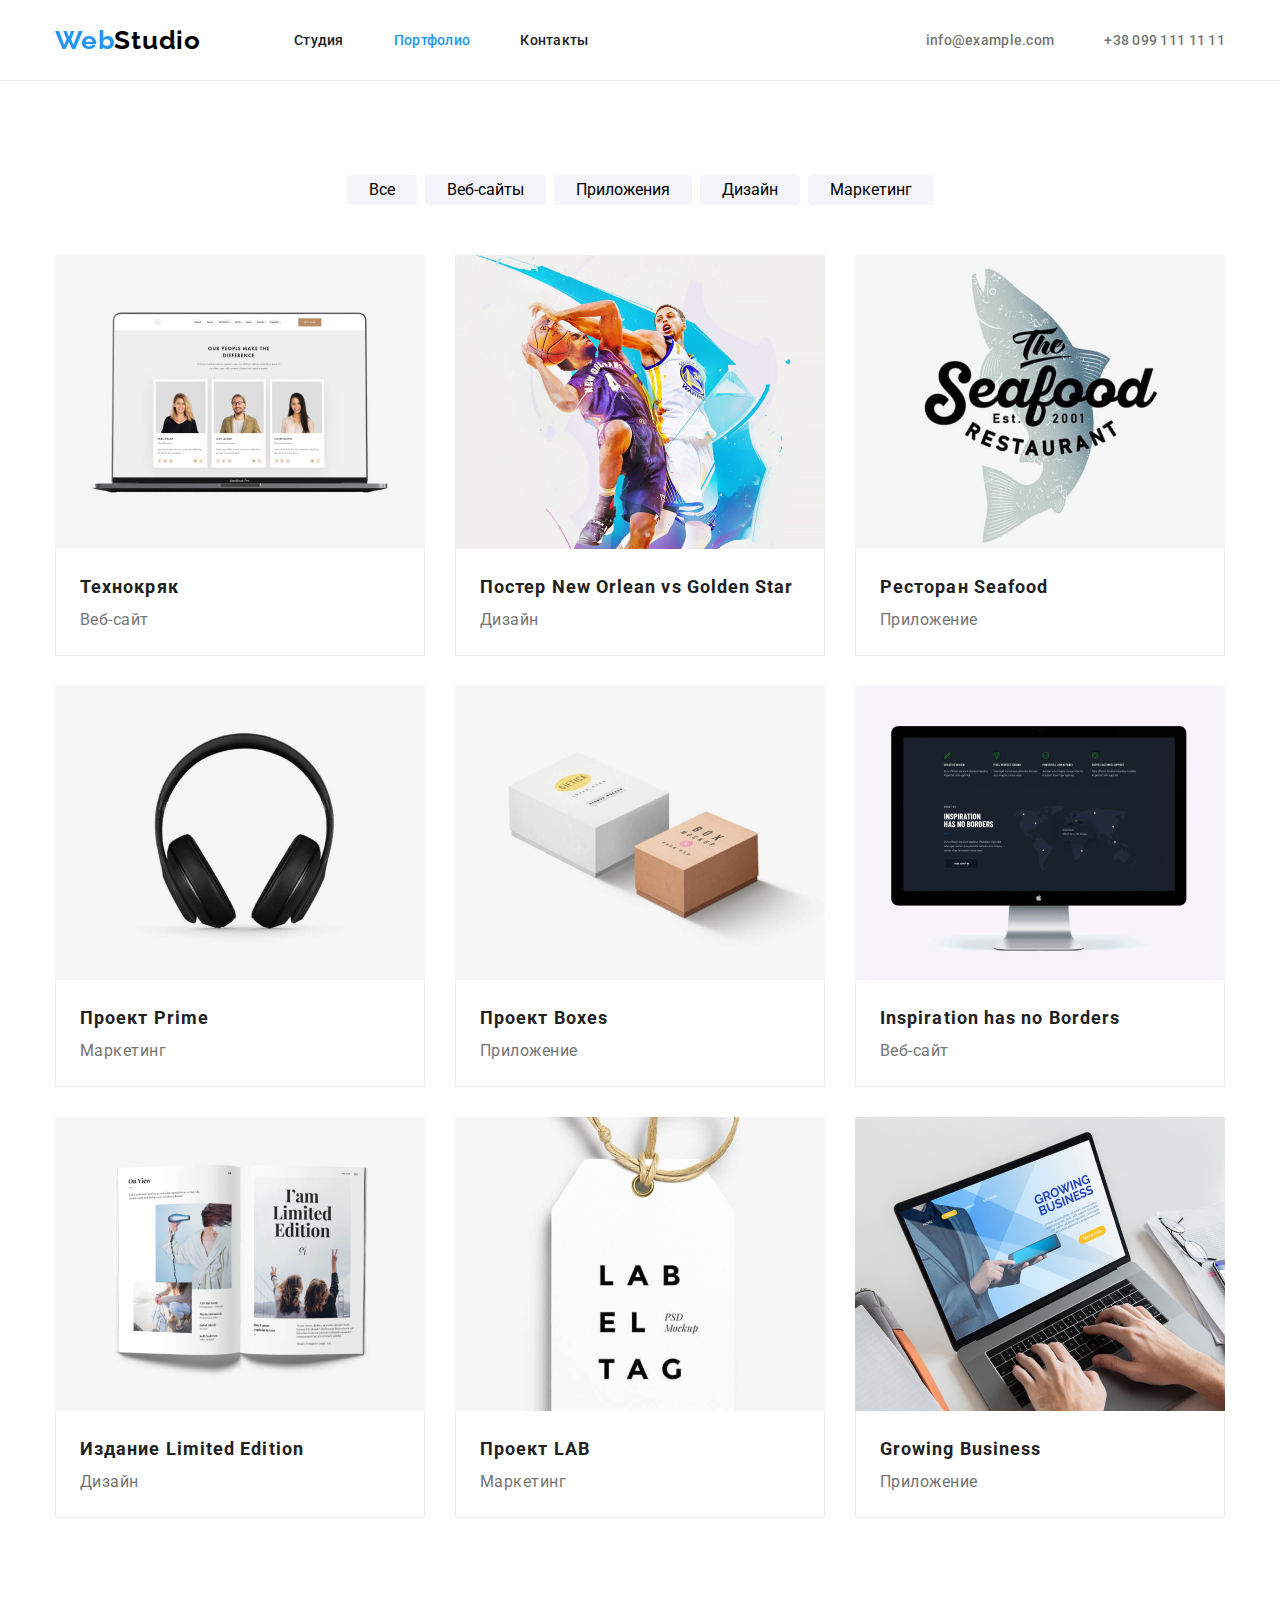
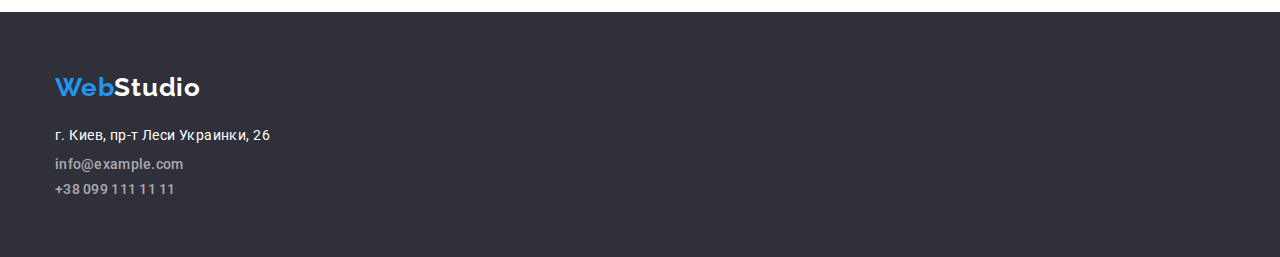
==== commit ca24a399: "Исправления 3 дз-3" ====
--- a/portfolio.html
+++ b/portfolio.html
@@ -8,6 +8,7 @@
     <link rel="preconnect" href="https://fonts.googleapis.com">
     <link rel="preconnect" href="https://fonts.gstatic.com" crossorigin>
     <link href="https://fonts.googleapis.com/css2?family=Raleway:wght@700&family=Roboto:wght@400;500;700;900&display=swap" rel="stylesheet">
+    <link rel="stylesheet" href="https://cdnjs.cloudflare.com/ajax/libs/modern-normalize/1.1.0/modern-normalize.min.css">
     <link rel="stylesheet" href="./css/style.css"/>
   </head>
   <body>
@@ -34,109 +35,105 @@
       <section class="filter-and-project">
         <div class="conteiner">
           <ul class="filter-list">
-            <div class="filter-list-button">
-              <li class="filter-item">
-                <button type="button" class="filter-button">Все</button>
-              </li>
-              <li class="filter-item">
-                <button type="button" class="filter-button">Веб-сайты</button>
-              </li>
-              <li class="filter-item">
-                <button type="button" class="filter-button">Приложения</button>
-              </li>
-              <li class="filter-item">
-                <button type="button" class="filter-button">Дизайн</button>
-              </li>
-              <li class="filter-item">
-                <button type="button" class="filter-button">Маркетинг</button>
-              </li>
-            </div>
+            <li class="filter-item">
+              <button type="button" class="filter-button">Все</button>
+            </li>
+            <li class="filter-item">
+              <button type="button" class="filter-button">Веб-сайты</button>
+            </li>
+            <li class="filter-item">
+              <button type="button" class="filter-button">Приложения</button>
+            </li>
+            <li class="filter-item">
+              <button type="button" class="filter-button">Дизайн</button>
+            </li>
+            <li class="filter-item">
+              <button type="button" class="filter-button">Маркетинг</button>
+            </li>
           </ul>
           <h2 class="our-projects">Наши проекты</h2>
           <ul class="project-list">
-            <div class="project-list-card">
-              <li class="project-card">
-                <a href="">
-                  <img src="foto/technocrack.jpg" alt="технокряк" class="project-img" width="370">
-                  <div class="card-heading">
-                    <h3 class="project-title">Технокряк</h3>
-                    <p class="project-text">Веб-сайт</p>
-                  </div>
-                </a>
-              </li>
-              <li class="project-card">
-                <a href="">
-                  <img src="foto/poster-new-orlean.jpg" alt="постер" class="project-img" width="370">
-                  <div class="card-heading">
-                    <h3 class="project-title">Постер New Orlean vs Golden Star</h3>
-                    <p class="project-text">Дизайн</p>
-                  </div>
-                </a>
-              </li>
-              <li class="project-card">
-                <a href="">
-                  <img src="foto/restaurant.jpg" alt="ресторан морская еда" class="project-img" width="370">
-                  <div class="card-heading">
-                    <h3 class="project-title">Ресторан Seafood</h3>
-                    <p class="project-text">Приложение</p>
-                  </div>
-                </a>
-              </li>
-              <li class="project-card">
-                <a href="">
-                  <img src="foto/project-prime.jpg" alt="проект основной" class="project-img" width="370">
-                  <div class="card-heading">
-                    <h3 class="project-title">Проект Prime</h3>
-                    <p class="project-text">Маркетинг</p>
-                  </div>
-                </a>
-              </li>
-              <li class="project-card">
-                <a href="">
-                  <img src="foto/project-boxes.jpg" alt="проект ящики" class="project-img" width="370">
-                  <div class="card-heading">
-                    <h3 class="project-title">Проект Boxes</h3>
-                    <p class="project-text">Приложение</p>
-                  </div>
-                </a>
-              </li>
-              <li class="project-card">
-                <a href="">
-                  <img src="foto/inspiration-has-no-borders.jpg" alt="вдохновение не имеет границ" class="project-img" width="370">
-                  <div class="card-heading">
-                    <h3 class="project-title">Inspiration has no Borders</h3>
-                    <p class="project-text">Веб-сайт</p>
-                  </div>
-                </a>
-              </li>
-              <li class="project-card">
-                <a href="">
-                  <img src="foto/publication-limited-edition.jpg" alt="" class="project-img" width="370">
-                  <div class="card-heading">
-                    <h3 class="project-title">Издание Limited Edition</h3>
-                    <p class="project-text">Дизайн</p>
-                  </div>
-                </a>
-              </li>
-              <li class="project-card">
-                <a href="">
-                  <img src="foto/project-LAB.jpg" alt="" class="project-img" width="370">
-                  <div class="card-heading">
-                    <h3 class="project-title">Проект LAB</h3>
-                    <p class="project-text">Маркетинг</p>
-                  </div>
-                </a>
-              </li>
-              <li class="project-card">
-                <a href="">
-                  <img src="foto/growing-business.jpg" alt="" class="project-img" width="370">
-                  <div class="card-heading">
-                    <h3 class="project-title">Growing Business</h3>
-                    <p class="project-text">Приложение</p>
-                  </div>
-                </a>
-              </li>
-            </div>
+            <li class="project-card">
+              <a href="">
+                <img src="foto/technocrack.jpg" alt="технокряк" class="project-img" width="370">
+                <div class="card-heading">
+                  <h3 class="project-title">Технокряк</h3>
+                  <p class="project-text">Веб-сайт</p>
+                </div>
+              </a>
+            </li>
+            <li class="project-card">
+              <a href="">
+                <img src="foto/poster-new-orlean.jpg" alt="постер" class="project-img" width="370">
+                <div class="card-heading">
+                  <h3 class="project-title">Постер New Orlean vs Golden Star</h3>
+                  <p class="project-text">Дизайн</p>
+                </div>
+              </a>
+            </li>
+            <li class="project-card">
+              <a href="">
+                <img src="foto/restaurant.jpg" alt="ресторан морская еда" class="project-img" width="370">
+                <div class="card-heading">
+                  <h3 class="project-title">Ресторан Seafood</h3>
+                  <p class="project-text">Приложение</p>
+                </div>
+              </a>
+            </li>
+            <li class="project-card">
+              <a href="">
+                <img src="foto/project-prime.jpg" alt="проект основной" class="project-img" width="370">
+                <div class="card-heading">
+                  <h3 class="project-title">Проект Prime</h3>
+                  <p class="project-text">Маркетинг</p>
+                </div>
+              </a>
+            </li>
+            <li class="project-card">
+              <a href="">
+                <img src="foto/project-boxes.jpg" alt="проект ящики" class="project-img" width="370">
+                <div class="card-heading">
+                  <h3 class="project-title">Проект Boxes</h3>
+                  <p class="project-text">Приложение</p>
+                </div>
+              </a>
+            </li>
+            <li class="project-card">
+              <a href="">
+                <img src="foto/inspiration-has-no-borders.jpg" alt="вдохновение не имеет границ" class="project-img" width="370">
+                <div class="card-heading">
+                  <h3 class="project-title">Inspiration has no Borders</h3>
+                  <p class="project-text">Веб-сайт</p>
+                </div>
+              </a>
+            </li>
+            <li class="project-card">
+              <a href="">
+                <img src="foto/publication-limited-edition.jpg" alt="" class="project-img" width="370">
+                <div class="card-heading">
+                  <h3 class="project-title">Издание Limited Edition</h3>
+                  <p class="project-text">Дизайн</p>
+                </div>
+              </a>
+            </li>
+            <li class="project-card">
+              <a href="">
+                <img src="foto/project-LAB.jpg" alt="" class="project-img" width="370">
+                <div class="card-heading">
+                  <h3 class="project-title">Проект LAB</h3>
+                  <p class="project-text">Маркетинг</p>
+                </div>
+              </a>
+            </li>
+            <li class="project-card">
+              <a href="">
+                <img src="foto/growing-business.jpg" alt="" class="project-img" width="370">
+                <div class="card-heading">
+                  <h3 class="project-title">Growing Business</h3>
+                  <p class="project-text">Приложение</p>
+                </div>
+              </a>
+            </li>
           </ul>
         </div>
       </section>
--- a/css/style.css
+++ b/css/style.css
@@ -54,6 +54,8 @@
 
 footer {
   background-color: #2F303A;
+  padding-top: 60px;
+  padding-bottom: 60px;
 }
 /* Шапка */
 
@@ -196,10 +198,16 @@
 
 .visually-hidden{
   position: absolute;
-  clip: rect(0 0 0 0);
   width: 1px;
   height: 1px;
   margin: -1px;
+  border: 0;
+  padding: 0;
+  white-space: nowrap;
+  clip-path: inset(100%);
+  clip: rect(0 0 0 0);
+  overflow: hidden;
+  
 }
 
 .advantage-list{
@@ -217,7 +225,6 @@
   margin-right: 0;
 }
 .advantage-item-title{
-  display: inline-block;
   font-weight: bold;
   font-size: 14px;
   line-height: 16px;
@@ -228,7 +235,6 @@
 }
 
 .advantage-item-text{
-  display: inline-block;
   font-weight: normal;
   font-size: 14px;
   line-height: 24px;
@@ -259,6 +265,7 @@
 }
 
 .opportunities-item{
+  width: 370px;
   margin-right: 30px;
 }
 
@@ -292,6 +299,7 @@
 }
 
 .team-item{
+  width: 270px;
   border-radius: 4px ;
   box-shadow: 0px 4px 4px rgba(0, 0, 0, 0.25);
   margin-right: 30px;
@@ -303,9 +311,7 @@
 }
 
 .team-signature{
-  display: flex;
-  flex-direction: column;
-  margin: 30px auto;
+  padding: 30px 0;
 }
 
 .team-item-sudtitle{
@@ -332,7 +338,7 @@
 
 .logotype{
   display: inline-block;
-  margin-top: 60px;
+  margin-right: 0;
   margin-bottom: 20px;
 }
 
@@ -363,13 +369,11 @@
 
 .footer-link:last-child{
   margin-bottom: 0;
-  padding-bottom: 60px;
 }
 
 .footer-mail, .footer-tel{
   display: inline-block;
   color: rgba(255, 255, 255, 0.6);
-  margin: 0 0 9px 0;
 }
 
 /* Портфолио */
@@ -381,14 +385,10 @@
 }
 
 .filter-list{
-  padding: 0;
-  margin: 0;
-}
-
-.filter-list-button{
   display: flex;
   justify-content: center;
-  margin-bottom: 50px;
+  margin: 0 0 50px 0;
+  padding: 0;
 }
 
 .filter-item{
@@ -429,14 +429,11 @@
 }
 
 .project-list{
-  padding: 0;
-  margin: 0;
-}
-
-.project-list-card{
   display: flex;
   flex-wrap: wrap;
   justify-content: center;
+  padding: 0;
+  margin: 0;
 }
 
 .project-card{
@@ -446,6 +443,10 @@
 
 .project-card:nth-child(3n){
   margin-right: 0;
+}
+
+.project-card:nth-last-child(-n+3){
+  margin-bottom: 0;
 }
 
 .card-heading{
